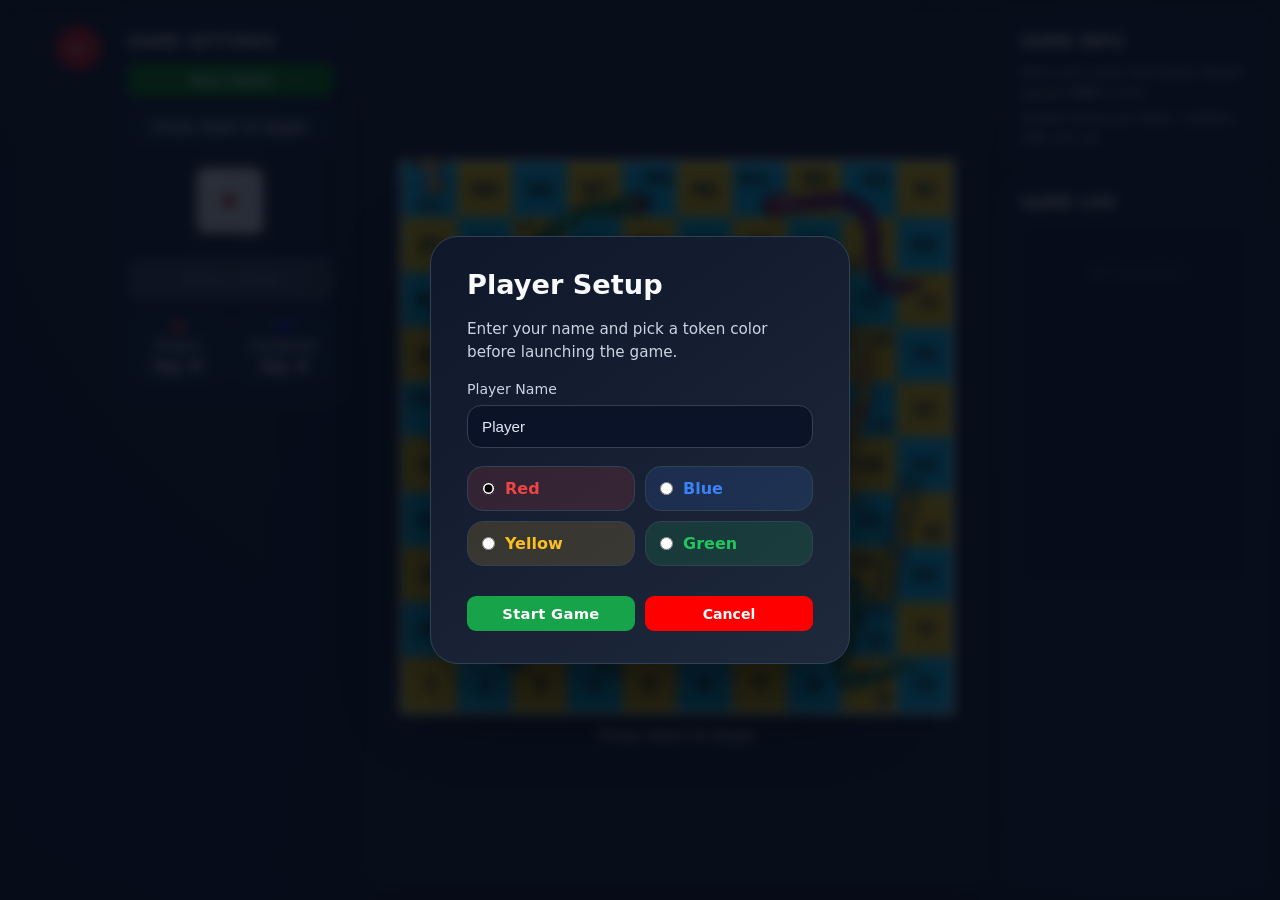
==== snl/index.html @ c0114442 "Add files via upload" ====
<!DOCTYPE html>
<html lang="en">
<head>
  <meta charset="UTF-8">
  <meta name="viewport" content="width=device-width, initial-scale=1.0">
  <title>Snake & Ladders — vs Computer</title>
  <link rel="stylesheet" href="style.css">
</head>
<body>
  <div style="display: inline; margin-top: 10px; margin-left: 50px;">
    <button type="button" onclick="history.back()" class="back">&#8617</button>
  </div>
  
  <!-- Game Over Overlay -->
  <div id="gameOverOverlay" class="gameover-overlay hidden">
    <div class="gameover-card">
      <div id="gameOverIcon" class="gameover-icon">🎲</div>
      <div id="gameOverTitle" class="gameover-title">Game Over</div>
      <div id="gameOverSub" class="gameover-sub"></div>
      <button type="button" id="gameOverNewGame" class="gameover-btn">Play Again</button>
      <button type="button" onclick="history.back()" class="gameover-btn" style="background-color: red">Go Back</button>
    </div>
  </div>

  <div id="playerSetupOverlay" class="gameover-overlay hidden">
    <div class="player-setup-card">
      <h2>Player Setup</h2>
      <p>Enter your name and pick a token color before launching the game.</p>
      <div class="player-setup-field">
        <label>
          Player Name
          <input id="playerNameInput" type="text" value="Player" maxlength="16" placeholder="Player">
        </label>
      </div>
      <div class="player-color-options">
        <label class="color-swatch red">
          <input type="radio" name="playerColorDialog" value="red" checked>
          <span>Red</span>
        </label>
        <label class="color-swatch blue">
          <input type="radio" name="playerColorDialog" value="blue">
          <span>Blue</span>
        </label>
        <label class="color-swatch yellow">
          <input type="radio" name="playerColorDialog" value="yellow">
          <span>Yellow</span>
        </label>
        <label class="color-swatch green">
          <input type="radio" name="playerColorDialog" value="green">
          <span>Green</span>
        </label>
      </div>
      <div class="player-setup-actions">
        <button type="button" id="playerSetupConfirm" class="start-btn">Start Game</button>
        <button type="button" id="playerSetupCancel" class="new-game-btn" onclick="history.back()" style="background-color: red;">Cancel</button>
      </div>
    </div>
  </div>

  <div class="layout">
    <!-- LEFT: Controls -->
    <aside class="sidebar left-panel">
      <div class="sidebar-section">
        <h2>Game Settings</h2>
        <div class="controls">
          <div class="action-row">
            <button type="button" id="newGameButton" class="new-game-btn">New Game</button>
          </div>

          <div class="turn-indicator" id="turnIndicator">Press Start to begin</div>

          <div style="width:100%;display:flex;justify-content:center;">
            <div class="dice-area">
              <img id="diceGraphic" src="asset/0.gif" alt="Dice">
            </div>
          </div>

          <button type="button" id="rollBtn" class="roll-btn" disabled>ROLL DICE</button>

          <div class="scoreboard">
            <div class="score-item">
              <span class="token-dot" id="playerDot" style="background:red;"></span>
            <span id="playerName">Player</span>
              <span id="playerPos">Sq: 0</span>
            </div>
            <div class="score-item">
              <span class="token-dot" id="compDot" style="background:blue;"></span>
              <span>Computer</span>
              <span id="compPos">Sq: 0</span>
            </div>
          </div>
        </div>
      </div>
    </aside>

    <!-- CENTER: Board -->
    <main class="board-main">
      <div class="board-wrapper">
        <div id="board-container">
          <img src="asset/Board1.png" id="board-bg" alt="Snake and Ladders Board">
          <div id="board-grid" class="board-grid"></div>
          <div id="token-layer">
            <div id="player-token" class="game-token hidden" style="background:red;"></div>
            <div id="computer-token" class="game-token hidden" style="background:blue;"></div>
          </div>
        </div>
        <div id="status" class="status">Press Start to begin</div>
      </div>
    </main>

    <!-- RIGHT: Game Log -->
    <aside class="sidebar right-panel">
      <div class="sidebar-section">
        <h2>Game Info</h2>
        <div class="info">
          <p>Roll a <strong>1</strong> to enter the board. Reach square <strong>100</strong> to win!</p>
          <p style="margin-top:6px;">Snakes bring you down. Ladders take you up.</p>
        </div>
      </div>
      <div class="sidebar-section" style="flex:1;">
        <h2>Game Log</h2>
        <div id="moveHistory" class="move-history">
          <div class="move-list-empty">No moves yet</div>
        </div>
      </div>
    </aside>
  </div>

  <script>
    // ── DOM ELEMENTS ───────────────────────────────────────────────────────────
    const statusEl       = document.getElementById('status');
    const turnIndicator  = document.getElementById('turnIndicator');
    const rollBtn        = document.getElementById('rollBtn');
    const newGameButton  = document.getElementById('newGameButton');
    const diceGraphic    = document.getElementById('diceGraphic');
    const boardGrid      = document.getElementById('board-grid');
    const boardBg        = document.getElementById('board-bg');
    const playerTokenEl  = document.getElementById('player-token');
    const computerTokenEl= document.getElementById('computer-token');
    const playerPosEl    = document.getElementById('playerPos');
    const compPosEl      = document.getElementById('compPos');
    const playerDot      = document.getElementById('playerDot');
    const compDot        = document.getElementById('compDot');
    const logContainer   = document.getElementById('moveHistory');
    const gameOverOverlay= document.getElementById('gameOverOverlay');
    const gameOverIcon   = document.getElementById('gameOverIcon');
    const gameOverTitle  = document.getElementById('gameOverTitle');
    const gameOverSub    = document.getElementById('gameOverSub');
    const gameOverNewGame= document.getElementById('gameOverNewGame');
    const playerSetupOverlay = document.getElementById('playerSetupOverlay');
    const playerNameInput = document.getElementById('playerNameInput');
    const playerSetupConfirm = document.getElementById('playerSetupConfirm');
    const playerSetupCancel = document.getElementById('playerSetupCancel');
    const playerNameEl = document.getElementById('playerName');

    // ── BOARD CONFIGURATION ───────────────────────────────────────────────────
    const boardConfigs = [
      {
        name: 'Classic Arena',
        image: 'asset/Board1.png',
        snakes: { 28:10, 37:3, 48:16, 75:32, 94:71, 96:42},
        ladders: { 4:56, 12:50, 14:55, 22:58, 41:79, 54:88}
      },
      {
        name: 'Emerald Arena',
        image: 'asset/Board2.jpeg',
        snakes: { 27:5, 40:2, 43:17, 54:31, 66:45, 89:53, 95:76, 99:41 },
        ladders: { 4:23, 13:46, 33:52, 42:63, 50:69, 62:81, 74:93 }
      },
      {
        name: 'Cyber Arena',
        image: 'asset/Board3.jpeg',
        snakes: { 16:7, 59:17, 63:19, 67:30, 87:24, 93:69, 95:75, 99:77 },
        ladders: { 9:27, 18:37, 25:54, 28:51, 56:64, 68:88, 76:97, 79:100 }
      }
    ];

    // Active configuration references loaded dynamically
    let currentBoard = boardConfigs[0];

    // ── STATE VARIABLES ────────────────────────────────────────────────────────
    let playerPos = 0, compPos = 0;
    let playerUnlocked = false, compUnlocked = false;
    let isPlayerTurn = true;
    let gameStarted  = false;
    let playerName = 'Player';
    let playerColor  = 'red';
    let compColor    = 'blue';

    // ── COMPONENT MOUNT ENGINE ────────────────────────────────────────────────
    window.addEventListener('DOMContentLoaded', () => {
      const urlParams = new URLSearchParams(window.location.search);
      const mapIndex = parseInt(urlParams.get('map') || '0', 10);
      
      // Safety bounds verification
      const targetMap = (mapIndex >= 0 && mapIndex < boardConfigs.length) ? mapIndex : 0;
      currentBoard = boardConfigs[targetMap];
      boardBg.src = currentBoard.image;

      console.log('Loaded configuration metadata for board:', currentBoard.name, 'index:', targetMap);
      initGameBoard();
      openPlayerSetupDialog();
    });

    // ── GAME OVER LOGIC ───────────────────────────────────────────────────────
    function showGameOver(win, name) {
      gameOverIcon.textContent  = win ? '🏆' : '💀';
      gameOverTitle.textContent = win ? `${name} Wins!` : `${name} Wins!`;
      gameOverTitle.className   = `gameover-title ${win ? 'win' : 'lose'}`;
      gameOverSub.textContent   = win ? 'Reached square 100!' : 'Better luck next time.';
      rollBtn.disabled = true;
      gameStarted = false;
      gameOverOverlay.classList.remove('hidden');
    }

    gameOverNewGame.addEventListener('click', () => {
      gameOverOverlay.classList.add('hidden');
      openNewGameDialog();
    });

    playerSetupConfirm.addEventListener('click', beginGame);
    playerSetupCancel.addEventListener('click', closePlayerSetupDialog);

    function openPlayerSetupDialog() {
      playerSetupOverlay.classList.remove('hidden');
      playerNameInput.value = playerName;
      const selectedColor = document.querySelector(`input[name="playerColorDialog"][value="${playerColor}"]`);
      if (selectedColor) selectedColor.checked = true;
    }

    function closePlayerSetupDialog() {
      playerSetupOverlay.classList.add('hidden');
    }

    history.root = () => {
      const origin = window.location.origin || '';
      window.location.href = origin ? `${origin}/` : '/';
    };

    function beginGame() {
      playerName = playerNameInput.value.trim() || 'Player';
      const colorChoice = document.querySelector('input[name="playerColorDialog"]:checked');
      playerColor = colorChoice ? colorChoice.value : 'red';
      const colorMap = { red:'red', blue:'#3b82f6', yellow:'#fbbf24', green:'#22c55e' };
      compColor = playerColor === 'red' ? '#3b82f6' : playerColor === 'blue' ? '#22c55e' : playerColor === 'yellow' ? '#ef4444' : 'red';

      playerNameEl.textContent = playerName;
      playerTokenEl.style.background = colorMap[playerColor] || playerColor;
      computerTokenEl.style.background = compColor;
      playerDot.style.background = colorMap[playerColor] || playerColor;
      compDot.style.background   = compColor;

      gameStarted = true;
      playerSetupOverlay.classList.add('hidden');
      document.querySelectorAll('input[name="playerColorDialog"]').forEach(r => r.disabled = true);

      switchToPlayer();
      addLog(`Game started! ${playerName}, roll a 1 to enter the board.`, 'turn');
    }

    // ── BOARD GRID CONSTRUCTORS ──────────────────────────────────────────────
    function initGameBoard() {
      boardGrid.innerHTML = '';
      for (let row = 9; row >= 0; row--) {
        let cols = [];
        for (let col = 1; col <= 10; col++) cols.push((row * 10) + col);
        if (row % 2 === 1) cols.reverse();
        cols.forEach(num => {
          const cell  = document.createElement('div');
          cell.classList.add('cell');
          cell.id = `cell-${num}`;
          const label = document.createElement('span');
          label.classList.add('cell-helper-number');
          label.innerText = num;
          cell.appendChild(label);
          boardGrid.appendChild(cell);
        });
      }
    }

    // ── TOKEN COORDINATION LAYER ──────────────────────────────────────────────
    function moveTokenToCell(actor, cellNum) {
      const cell  = document.getElementById(`cell-${cellNum}`);
      if (!cell) return;
      const token = actor === 'player' ? playerTokenEl : computerTokenEl;
      token.classList.remove('hidden');
      if (actor === 'player') {
        token.style.left = `${cell.offsetLeft + 10}px`;
        token.style.top  = `${cell.offsetTop  + 10}px`;
      } else {
        token.style.left = `${cell.offsetLeft + 24}px`;
        token.style.top  = `${cell.offsetTop  + 24}px`;
      }
    }

    // ── DICE ANIMATION UTILITIES ──────────────────────────────────────────────
    function simulateDiceRoll(finalValue, callback) {
      rollBtn.disabled = true;
      let iteration = 0;
      const totalSpins = 12;
      const spinInterval = setInterval(() => {
        diceGraphic.src = `asset/${iteration % 6}.gif`;
        iteration++;
        if (iteration >= totalSpins) {
          clearInterval(spinInterval);
          diceGraphic.src = `asset/${finalValue - 1}.gif`;
          callback();
        }
      }, 80);
    }

    // ── ANIMATED SEQUENCE STEPPERS ────────────────────────────────────────────
    function stepMoveAnimated(actor, steps, callback) {
      let count = 0;
      const interval = setInterval(() => {
        if (actor === 'player') { playerPos++; moveTokenToCell('player', playerPos); }
        else                    { compPos++;   moveTokenToCell('computer', compPos); }
        count++;
        if (count >= steps) {
          clearInterval(interval);
          setTimeout(() => {
            checkTrapsAndLadders(actor);
            updatePositionDisplay();
            callback();
          }, 400);
        }
      }, 300);
    }

    // ── BOARD CONTEXT MAPPING FILTERS ─────────────────────────────────────────
    function checkTrapsAndLadders(actor) {
      let pos = actor === 'player' ? playerPos : compPos;
      const orig = pos;
      if (currentBoard.snakes[pos]) {
        const dest = currentBoard.snakes[pos];
        addLog(`🐍 ${actor === 'player' ? 'You were' : 'Computer was'} bitten! ${orig} → ${dest}`, 'snake');
        pos = dest;
      } else if (currentBoard.ladders[pos]) {
        const dest = currentBoard.ladders[pos];
        addLog(`🪜 ${actor === 'player' ? 'You climbed' : 'Computer climbed'} a ladder! ${orig} → ${dest}`, 'ladder');
        pos = dest;
      }
      if (actor === 'player') playerPos = pos;
      else compPos = pos;
      moveTokenToCell(actor, pos);
    }

    function checkWin(pos, name, isPlayer) {
      if (pos === 100) {
        addLog(`🏆 ${name} wins the game!`, 'win');
        statusEl.textContent = `${name} wins!`;
        showGameOver(isPlayer, name);
        return true;
      }
      return false;
    }

    // ── ENGINE TURN CONTROLLERS ───────────────────────────────────────────────
    function processTurn(actor, roll) {
      if (actor === 'player') {
        addLog(`You rolled a ${roll}.`, 'turn');
        if (!playerUnlocked) {
          if (roll === 1) {
            playerUnlocked = true;
            playerPos = 1;
            moveTokenToCell('player', 1);
            addLog('You entered the board at square 1!', 'ladder');
            updatePositionDisplay();
            if (checkWin(playerPos, 'You', true)) return;
            switchToComputer();
          } else {
            addLog('Need a 1 to enter the board.', 'turn');
            switchToComputer();
          }
        } else {
          if (playerPos + roll <= 100) {
            stepMoveAnimated('player', roll, () => {
              updatePositionDisplay();
              if (checkWin(playerPos, 'You', true)) return;
              switchToComputer();
            });
          } else {
            addLog('Needs exact roll to reach 100!', 'turn');
            statusEl.textContent = 'Needs exact roll to reach 100!';
            switchToComputer();
          }
        }
      } else {
        addLog(`Computer rolled a ${roll}.`, 'turn');
        if (!compUnlocked) {
          if (roll === 1) {
            compUnlocked = true;
            compPos = 1;
            moveTokenToCell('computer', 1);
            addLog('Computer entered the board!', 'ladder');
            updatePositionDisplay();
            if (checkWin(compPos, 'Computer', false)) return;
            switchToPlayer();
          } else {
            addLog('Computer needs a 1 to enter.', 'turn');
            switchToPlayer();
          }
        } else {
          if (compPos + roll <= 100) {
            stepMoveAnimated('computer', roll, () => {
              updatePositionDisplay();
              if (checkWin(compPos, 'Computer', false)) return;
              switchToPlayer();
            });
          } else {
            addLog('Computer needs exact roll.', 'turn');
            switchToPlayer();
          }
        }
      }
    }

    function switchToComputer() {
      isPlayerTurn = false;
      rollBtn.disabled = true;
      turnIndicator.textContent = "Computer's turn...";
      turnIndicator.className = 'turn-indicator active-comp';
      statusEl.textContent = 'Computer is thinking...';
      setTimeout(executeComputerTurn, 1000);
    }

    function switchToPlayer() {
      isPlayerTurn = true;
      rollBtn.disabled = false;
      turnIndicator.textContent = 'Your turn — Roll the dice!';
      turnIndicator.className = 'turn-indicator active-player';
      statusEl.textContent = 'Your turn!';
    }

    function executeComputerTurn() {
      if (!gameStarted) return;
      const roll = Math.floor(Math.random() * 6) + 1;
      simulateDiceRoll(roll, () => processTurn('computer', roll));
    }

    // ── GAME TERMINAL HISTORY METRICS ──────────────────────────────────────────
    function addLog(msg, type = '') {
      const empty = logContainer.querySelector('.move-list-empty');
      if (empty) empty.remove();
      const entry = document.createElement('div');
      entry.classList.add('log-entry');
      if (type) entry.classList.add(type);
      entry.textContent = msg;
      logContainer.appendChild(entry);
      logContainer.scrollTop = logContainer.scrollHeight;
    }

    function updatePositionDisplay() {
      playerPosEl.textContent = `Sq: ${playerPos}`;
      compPosEl.textContent   = `Sq: ${compPos}`;
    }

    // ── INITIALIZATION PROTOCOLS ──────────────────────────────────────────────
    function resetGame() {
      gameStarted = false;
      playerPos = 0; compPos = 0;
      playerUnlocked = false; compUnlocked = false;
      isPlayerTurn = true;

      playerTokenEl.classList.add('hidden');
      computerTokenEl.classList.add('hidden');
      diceGraphic.src = 'asset/0.gif';
      rollBtn.disabled = true;
      playerSetupOverlay.classList.add('hidden');
      document.querySelectorAll('input[name="playerColorDialog"]').forEach(r => r.disabled = false);
      playerNameEl.textContent = 'Player';

      logContainer.innerHTML = '<div class="move-list-empty">No moves yet</div>';
      updatePositionDisplay();
      statusEl.textContent = 'Press Start to begin';
      turnIndicator.textContent = 'Press Start to begin';
      turnIndicator.className = 'turn-indicator';

      initGameBoard();
    }

    function startGame() {
      openPlayerSetupDialog();
    }

    function openNewGameDialog() {
      gameOverOverlay.classList.add('hidden');
      resetGame();
      openPlayerSetupDialog();
    }

    // ── INTERACTION EVENTS ────────────────────────────────────────────────────
    rollBtn.addEventListener('click', () => {
      if (!isPlayerTurn || !gameStarted) return;
      const roll = Math.floor(Math.random() * 6) + 1;
      simulateDiceRoll(roll, () => processTurn('player', roll));
    });

    newGameButton.addEventListener('click', openNewGameDialog);
  </script>
</body>
</html>
---- snl/style.css ----
/* ── Chess-themed Snake & Ladders Style ── */
:root {
  --light: #f1cd94;
  --dark: #ec9d43ca;
  --accent: #e2e8f0;
  --background: #0f172a;
  --card-bg: #111827;
  --border: #334155;
  --cyan: #00e5ff;
  --amber: #d97706;
  --violet: #8b5cf6;
  --green: #16a34a;
  --text: #f8fafc;
  --desc: #94a3b8;
}

* { box-sizing: border-box; margin: 0; padding: 0; }

html, body {
  width: 100%;
  height: 100%;
}

body {
  font-family: Inter, system-ui, -apple-system, BlinkMacSystemFont, "Segoe UI", sans-serif;
  color: var(--accent);
  background: radial-gradient(circle at top, #111827 0%, #0b1120 100%);
  min-height: 100vh;
  display: flex;
  justify-content: center;
  align-items: stretch;
  padding: 16px;
  overflow: hidden;
}

.hidden { display: none !important; }

/* ── Three-column layout ── */
.layout {
  display: grid;
  grid-template-columns: 240px 1fr 260px;
  grid-template-areas: "left center right";
  align-items: start;
  gap: 14px;
  width: 100%;
  max-width: 1200px;
  height: calc(100vh - 32px);
}

.left-panel  { grid-area: left; }
.board-main  { grid-area: center; }
.right-panel { grid-area: right; }

/* ── Sidebars ── */
.sidebar {
  display: flex;
  flex-direction: column;
  gap: 12px;
  height: 100%;
}

.sidebar-section {
  width: 100%;
  background: #0f172a;
  border: 1px solid var(--border);
  border-radius: 18px;
  padding: 16px;
  display: flex;
  flex-direction: column;
}

.sidebar-section h2 {
  margin: 0 0 12px;
  font-size: 0.95rem;
  color: var(--text);
  text-transform: uppercase;
  font-weight: 700;
  letter-spacing: 0.05em;
}

/* ── Center board panel ── */
main.board-main {
  width: 100%;
  height: 100%;
  background: var(--card-bg);
  border-radius: 20px;
  padding: 16px;
  box-shadow: 0 24px 80px rgba(0,0,0,0.45);
  display: flex;
  flex-direction: column;
  align-items: center;
  justify-content: center;
}

.board-wrapper {
  display: flex;
  flex-direction: column;
  align-items: center;
  gap: 10px;
  width: 100%;
}

/* ── Board container ── */
#board-container {
  position: relative;
  width: 560px;
  height: 560px;
  border: 3px solid #4b4b4b;
  border-radius: 4px;
  overflow: hidden;
  box-shadow: 0 8px 32px rgba(0,0,0,0.5);
}

#board-bg {
  width:610px;
  height:610px;
  position: absolute;
  top: -28px; left: -28px;
  z-index: 0;
  display: block;
}

.board-grid {
  width: 100%;
  height: 100%;
  position: absolute;
  top: 0; left: 0;
  z-index: 2;
  display: grid;
  grid-template-columns: repeat(10, 1fr);
  grid-template-rows: repeat(10, 1fr);
}

.cell {
  position: relative;
  width: 100%;
  height: 100%;
  display: flex;
  justify-content: center;
  align-items: center;
}

.cell-helper-number {
  font-size: 9px;
  color: rgba(255, 255, 255, 0.0);
  background: rgba(0, 0, 0, 0.0);
  padding: 1px 3px;
  border-radius: 3px;
  pointer-events: none;
  font-weight: bold;
}

#token-layer {
  position: absolute;
  top: 0; left: 0;
  width: 100%;
  height: 100%;
  z-index: 3;
  pointer-events: none;
}

.game-token {
  width: 22px;
  height: 22px;
  border-radius: 50%;
  border: 2px solid white;
  box-shadow: 0 4px 10px rgba(0,0,0,0.7);
  position: absolute;
  transition: left 0.4s ease-in-out, top 0.4s ease-in-out;
}

/* Status bar below board */
.status {
  font-weight: 600;
  font-size: 0.86rem;
  color: var(--accent);
  text-align: center;
}

/* ── Controls ── */
.controls {
  display: flex;
  flex-direction: column;
  gap: 11px;
  align-items: flex-start;
  width: 100%;
}

.control-group {
  display: flex;
  flex-direction: column;
  gap: 5px;
  width: 100%;
}

.control-group > span {
  font-size: 0.8rem;
  color: var(--desc);
  font-weight: 600;
  letter-spacing: 0.03em;
}

/* ── Buttons ── */
button {
  padding: 9px 14px;
  border: none;
  border-radius: 9px;
  background: #2563eb;
  color: white;
  cursor: pointer;
  font-size: 0.88rem;
  width: 100%;
  transition: background 0.15s;
  font-family: inherit;
}
button:hover { background: #1d4ed8; }

.start-btn {
  background: var(--green);
  font-weight: 700;
  font-size: 0.92rem;
  letter-spacing: 0.02em;
}
.start-btn:hover { background: #15803d; }

.new-game-btn { background: green; font-weight: 700;}
.new-game-btn:hover { background: darkgreen; font-weight: 750;}

.action-row { display: flex; gap: 8px; width: 100%; }
.action-row button { flex: 1; }

.roll-btn {
  background: var(--amber);
  font-weight: 700;
  font-size: 1rem;
  letter-spacing: 0.04em;
  color: #0f172a;
  width: 100%;
  border-radius: 12px;
  padding: 12px;
}
.roll-btn:hover:not(:disabled) { background: #b45309; color: white; }
.roll-btn:disabled {
  background: #374151;
  color: #64748b;
  cursor: not-allowed;
}

/* ── Dice ── */
.dice-area {
  width: 90px;
  height: 90px;
  background: #0f172a;
  border: 2px solid var(--border);
  border-radius: 14px;
  display: flex;
  justify-content: center;
  align-items: center;
  box-shadow: inset 0 2px 8px rgba(0,0,0,0.5);
  margin: 0 auto;
}
.dice-area img { width: 70px; height: 70px; }

/* ── Scoreboard ── */
.scoreboard {
  display: grid;
  grid-template-columns: 1fr 1fr;
  gap: 7px;
  width: 100%;
}

.score-item {
  display: flex;
  flex-direction: column;
  align-items: center;
  gap: 3px;
  padding: 8px;
  background: #15233b;
  border: 1px solid var(--border);
  border-radius: 10px;
  font-size: 0.78rem;
  font-weight: 700;
}

.score-item .token-dot {
  width: 12px;
  height: 12px;
  border-radius: 50%;
  border: 1px solid rgba(255,255,255,0.4);
  display: inline-block;
  margin-bottom: 2px;
}

.score-item span:last-child {
  color: var(--text);
  font-size: 1.05rem;
}

/* ── Turn indicator ── */
.turn-indicator {
  width: 100%;
  padding: 10px;
  border-radius: 10px;
  background: #15233b;
  border: 1px solid var(--border);
  font-size: 0.85rem;
  font-weight: 700;
  text-align: center;
  color: var(--accent);
}

.turn-indicator.active-player { border-color: #60a5fa; box-shadow: inset 0 0 0 1px rgba(96,165,250,0.25); }
.turn-indicator.active-comp   { border-color: #f87171; box-shadow: inset 0 0 0 1px rgba(248,113,113,0.2); }

/* ── Info / log ── */
.info {
  color: #cbd5e1;
  font-size: 0.82rem;
  line-height: 1.5;
}

.move-history {
  flex-grow: 1;
  min-height: 180px;
  max-height: 360px;
  overflow-y: auto;
  border: 1px solid #1e293b;
  background-color: #0b1329;
  border-radius: 10px;
  padding: 10px;
  display: flex;
  flex-direction: column;
  gap: 4px;
}

.log-entry {
  font-size: 0.8rem;
  color: #cbd5e1;
  padding: 3px 0;
  border-bottom: 1px solid #1e293b;
  line-height: 1.4;
}

.log-entry:last-child { border-bottom: none; }
.log-entry.snake  { color: #f87171; }
.log-entry.ladder { color: #4ade80; }
.log-entry.turn   { color: #94a3b8; font-style: italic; }
.log-entry.win    { color: #fbbf24; font-weight: 700; }

.move-list-empty {
  color: #64748b;
  font-size: 0.82rem;
  font-style: italic;
  text-align: center;
  padding-top: 30px;
}

.move-history::-webkit-scrollbar { width: 6px; }
.move-history::-webkit-scrollbar-track { background: transparent; }
.move-history::-webkit-scrollbar-thumb { background: #334155; border-radius: 3px; }
.move-history::-webkit-scrollbar-thumb:hover { background: #475569; }

/* ── Game Over Overlay ── */
.gameover-overlay {
  position: fixed;
  inset: 0;
  z-index: 999;
  display: flex;
  align-items: center;
  justify-content: center;
  background: rgba(7,12,24,0.85);
  backdrop-filter: blur(6px);
  animation: fadeInOverlay 0.35s ease;
}

@keyframes fadeInOverlay {
  from { opacity: 0; }
  to   { opacity: 1; }
}

.gameover-card {
  background: linear-gradient(145deg, #0f172a, #1e293b);
  border: 1px solid var(--border);
  border-radius: 28px;
  padding: 48px 56px;
  text-align: center;
  box-shadow: 0 40px 120px rgba(0,0,0,0.7), 0 0 0 1px rgba(255,255,255,0.05);
  display: flex;
  flex-direction: column;
  align-items: center;
  gap: 16px;
  animation: popIn 0.4s cubic-bezier(0.34, 1.56, 0.64, 1);
  max-width: 420px;
  width: 90%;
}

.player-setup-card {
  background: linear-gradient(145deg, #0f172a, #1e293b);
  border: 1px solid var(--border);
  border-radius: 28px;
  padding: 32px 36px;
  display: flex;
  flex-direction: column;
  gap: 18px;
  width: min(420px, 95%);
  box-shadow: 0 30px 80px rgba(0,0,0,0.5);
}

.player-setup-card h2 {
  margin: 0;
  font-size: 1.7rem;
  color: var(--text);
}

.player-setup-card p {
  color: #cbd5e1;
  font-size: 0.95rem;
  line-height: 1.5;
}

.player-setup-field label {
  display: flex;
  flex-direction: column;
  gap: 8px;
  color: #cbd5e1;
  font-size: 0.88rem;
}

.player-setup-field input {
  width: 100%;
  padding: 12px 14px;
  border-radius: 14px;
  border: 1px solid #334155;
  background: #0b1329;
  color: #e2e8f0;
  font-size: 0.95rem;
}

.player-setup-field input:focus {
  outline: none;
  border-color: #60a5fa;
  box-shadow: 0 0 0 3px rgba(96,165,250,0.12);
}

.player-color-options {
  display: grid;
  grid-template-columns: repeat(2, minmax(0, 1fr));
  gap: 10px;
}

.player-setup-actions {
  display: flex;
  gap: 10px;
  justify-content: space-between;
  margin-top: 12px;
}

.player-setup-actions button {
  flex: 1;
}

.color-swatch {
  display: flex;
  align-items: center;
  gap: 10px;
  padding: 12px 14px;
  border: 1px solid var(--border);
  border-radius: 16px;
  cursor: pointer;
  transition: transform 0.15s ease, border-color 0.15s ease;
  font-weight: 700;
}

.color-swatch:hover {
  transform: translateY(-1px);
  border-color: rgba(96,165,250,0.4);
}

.color-swatch input {
  accent-color: currentColor;
}

.color-swatch.red { color: #ef4444; background: rgba(239,68,68,0.14); }
.color-swatch.blue { color: #3b82f6; background: rgba(59,130,246,0.14); }
.color-swatch.yellow { color: #fbbf24; background: rgba(251,191,36,0.14); }
.color-swatch.green { color: #22c55e; background: rgba(34,197,94,0.14); }

@keyframes popIn {
  from { transform: scale(0.7); opacity: 0; }
  to   { transform: scale(1);   opacity: 1; }
}

.gameover-icon {
  font-size: 5rem;
  line-height: 1;
  animation: floatIcon 2.5s ease-in-out infinite;
}

@keyframes floatIcon {
  0%, 100% { transform: translateY(0); }
  50%       { transform: translateY(-8px); }
}

.gameover-title {
  font-size: 2.4rem;
  font-weight: 800;
  letter-spacing: -0.03em;
  color: var(--text);
}
.gameover-title.win  { color: #4ade80; text-shadow: 0 0 30px rgba(74,222,128,0.4); }
.gameover-title.lose { color: #f87171; text-shadow: 0 0 30px rgba(248,113,113,0.4); }
.gameover-title.draw { color: #fbbf24; text-shadow: 0 0 30px rgba(251,191,36,0.4); }

.gameover-sub {
  font-size: 1rem;
  color: var(--desc);
  font-weight: 500;
}

.gameover-btn {
  margin-top: 10px;
  padding: 14px 40px;
  font-size: 1rem;
  font-weight: 700;
  border-radius: 14px;
  background: #2563eb;
  color: white;
  border: none;
  cursor: pointer;
  width: auto;
  transition: background 0.15s, transform 0.1s;
}
.gameover-btn:hover { background: #1d4ed8; transform: scale(1.04); }

/* ── Responsive ── */
@media (max-width: 900px) {
  body { overflow: auto; padding: 10px; align-items: flex-start; }
  .layout {
    display: flex;
    flex-direction: column;
    height: auto;
    gap: 12px;
    max-width: 100%;
  }
  .sidebar, .left-panel, .right-panel, main.board-main { width: 100%; }
  #board-container { width: 100%; max-width: 560px; height: 0; padding-bottom: 100%; }
  #board-container > * { position: absolute; }
}

.back{
  border: red; 
  margin-left: -10px;
  margin-right: 10px; 
  font-size:20px; 
  padding:10px 14px; 
  background-color: rgb(224, 17, 17); 
  border-radius: 100%;
}
.back:hover { transform: translateY(-4px); border-color: var(--cyan); box-shadow: 0 0px 20px rgba(237, 125, 125, 0.5); }
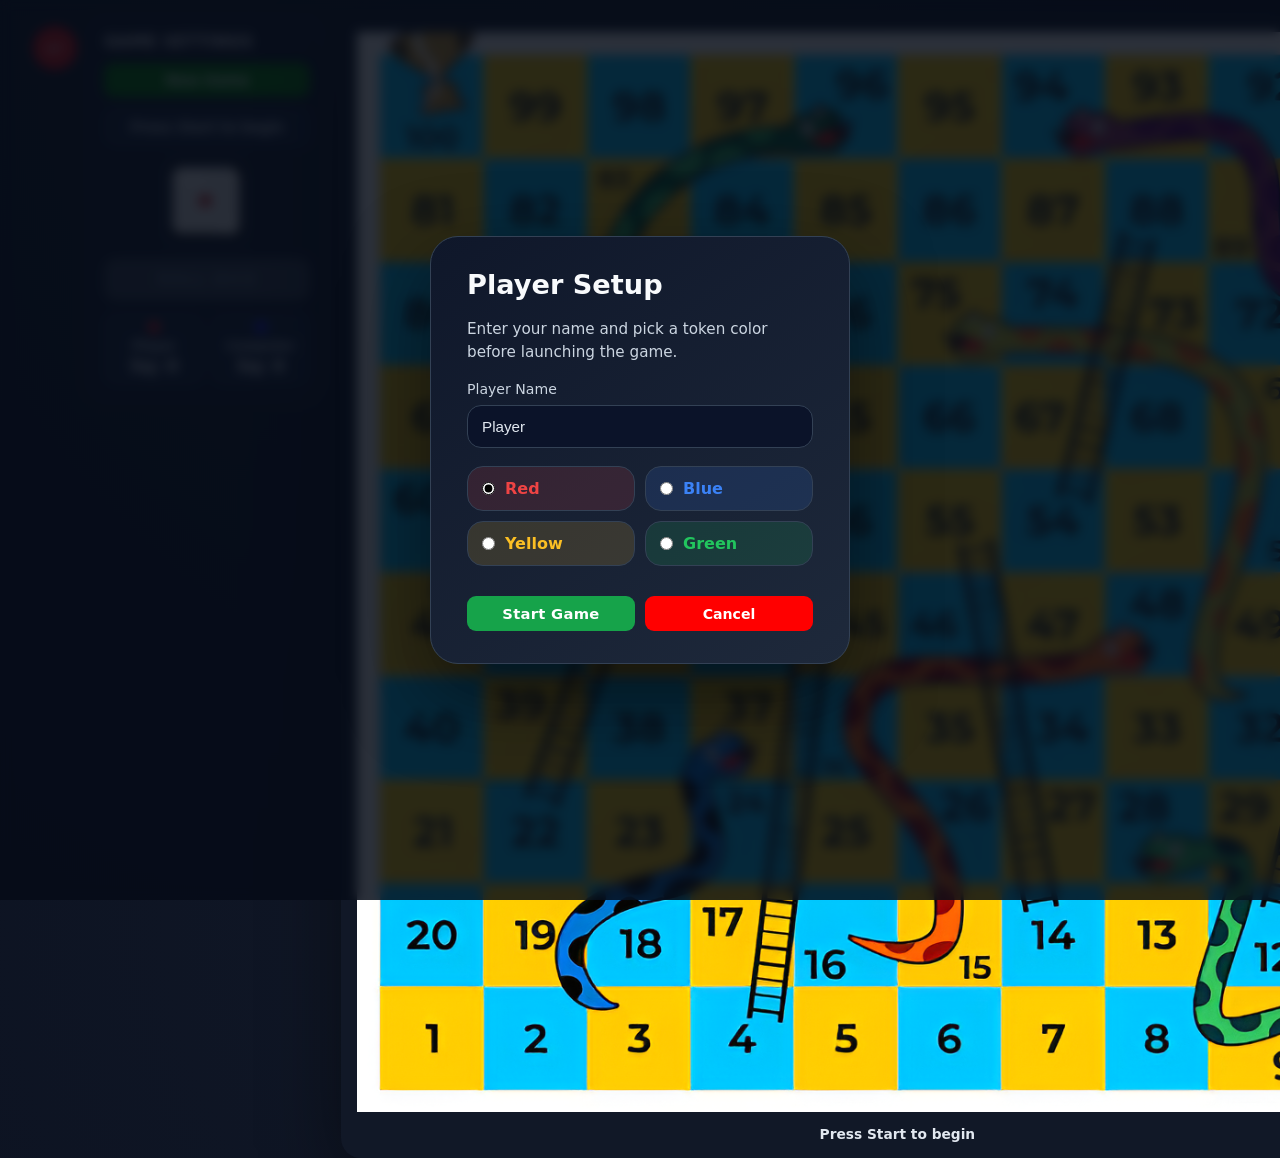
==== commit a88a2c3e: "Update index.html" ====
--- a/snl/index.html
+++ b/snl/index.html
@@ -285,11 +285,11 @@
       const token = actor === 'player' ? playerTokenEl : computerTokenEl;
       token.classList.remove('hidden');
       if (actor === 'player') {
-        token.style.left = `${cell.offsetLeft + 10}px`;
-        token.style.top  = `${cell.offsetTop  + 10}px`;
+        token.style.left = `${cell.offsetLeft + 20}px`;
+        token.style.top  = `${cell.offsetTop  + 20}px`;
       } else {
-        token.style.left = `${cell.offsetLeft + 24}px`;
-        token.style.top  = `${cell.offsetTop  + 24}px`;
+        token.style.left = `${cell.offsetLeft + 50}px`;
+        token.style.top  = `${cell.offsetTop  + 50}px`;
       }
     }
 
@@ -499,4 +499,4 @@
     newGameButton.addEventListener('click', openNewGameDialog);
   </script>
 </body>
-</html>+</html>
--- a/snl/style.css
+++ b/snl/style.css
@@ -101,31 +101,31 @@
 }
 
 /* ── Board container ── */
-#board-container {
+.board-container {
   position: relative;
-  width: 560px;
-  height: 560px;
+  width: 700px;
+  height: 700px;
   border: 3px solid #4b4b4b;
   border-radius: 4px;
   overflow: hidden;
   box-shadow: 0 8px 32px rgba(0,0,0,0.5);
 }
 
-#board-bg {
-  width:610px;
-  height:610px;
-  position: absolute;
-  top: -28px; left: -28px;
+.board-bg {
+  width:100%;
+  height:100%;
+  position: center;
+  top: 0; left: 0;
   z-index: 0;
   display: block;
 }
 
 .board-grid {
-  width: 100%;
-  height: 100%;
+  width:670px;
+  height:670px;
   position: absolute;
-  top: 0; left: 0;
-  z-index: 2;
+  top: 15px; left: 15px;
+  z-index: 0;
   display: grid;
   grid-template-columns: repeat(10, 1fr);
   grid-template-rows: repeat(10, 1fr);
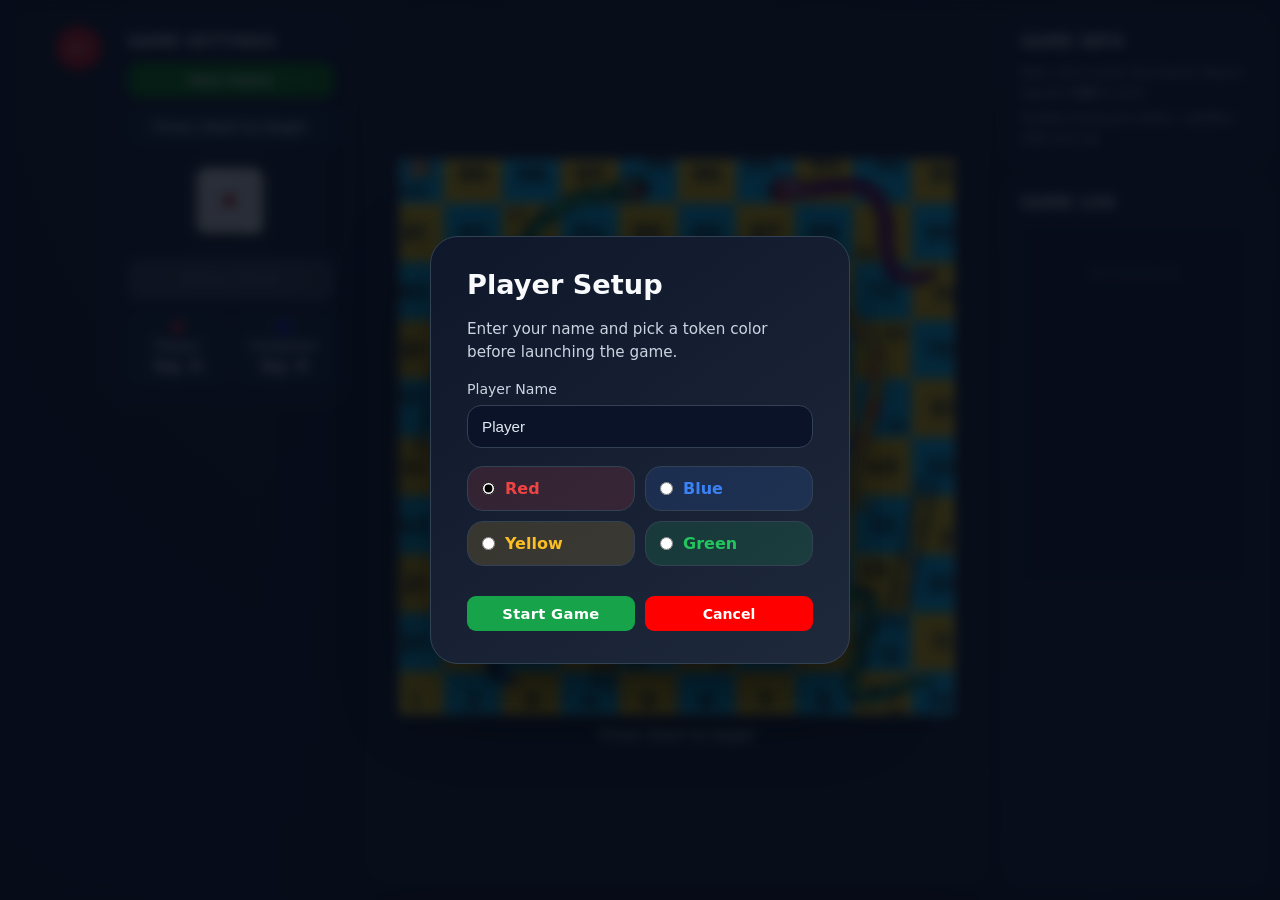
==== commit 3a8d1da3: "Add files via upload" ====
--- a/snl/index.html
+++ b/snl/index.html
@@ -285,11 +285,11 @@
       const token = actor === 'player' ? playerTokenEl : computerTokenEl;
       token.classList.remove('hidden');
       if (actor === 'player') {
-        token.style.left = `${cell.offsetLeft + 20}px`;
-        token.style.top  = `${cell.offsetTop  + 20}px`;
+        token.style.left = `${cell.offsetLeft + 10}px`;
+        token.style.top  = `${cell.offsetTop  + 10}px`;
       } else {
-        token.style.left = `${cell.offsetLeft + 50}px`;
-        token.style.top  = `${cell.offsetTop  + 50}px`;
+        token.style.left = `${cell.offsetLeft + 24}px`;
+        token.style.top  = `${cell.offsetTop  + 24}px`;
       }
     }
 
@@ -499,4 +499,4 @@
     newGameButton.addEventListener('click', openNewGameDialog);
   </script>
 </body>
-</html>
+</html>
--- a/snl/style.css
+++ b/snl/style.css
@@ -101,31 +101,31 @@
 }
 
 /* ── Board container ── */
-.board-container {
+#board-container {
   position: relative;
-  width: 700px;
-  height: 700px;
+  width: 560px;
+  height: 560px;
   border: 3px solid #4b4b4b;
   border-radius: 4px;
   overflow: hidden;
   box-shadow: 0 8px 32px rgba(0,0,0,0.5);
 }
 
-.board-bg {
-  width:100%;
-  height:100%;
-  position: center;
-  top: 0; left: 0;
+#board-bg {
+  width:610px;
+  height:610px;
+  position: absolute;
+  top: -28px; left: -28px;
   z-index: 0;
   display: block;
 }
 
 .board-grid {
-  width:670px;
-  height:670px;
+  width: 100%;
+  height: 100%;
   position: absolute;
-  top: 15px; left: 15px;
-  z-index: 0;
+  top: 0; left: 0;
+  z-index: 2;
   display: grid;
   grid-template-columns: repeat(10, 1fr);
   grid-template-rows: repeat(10, 1fr);
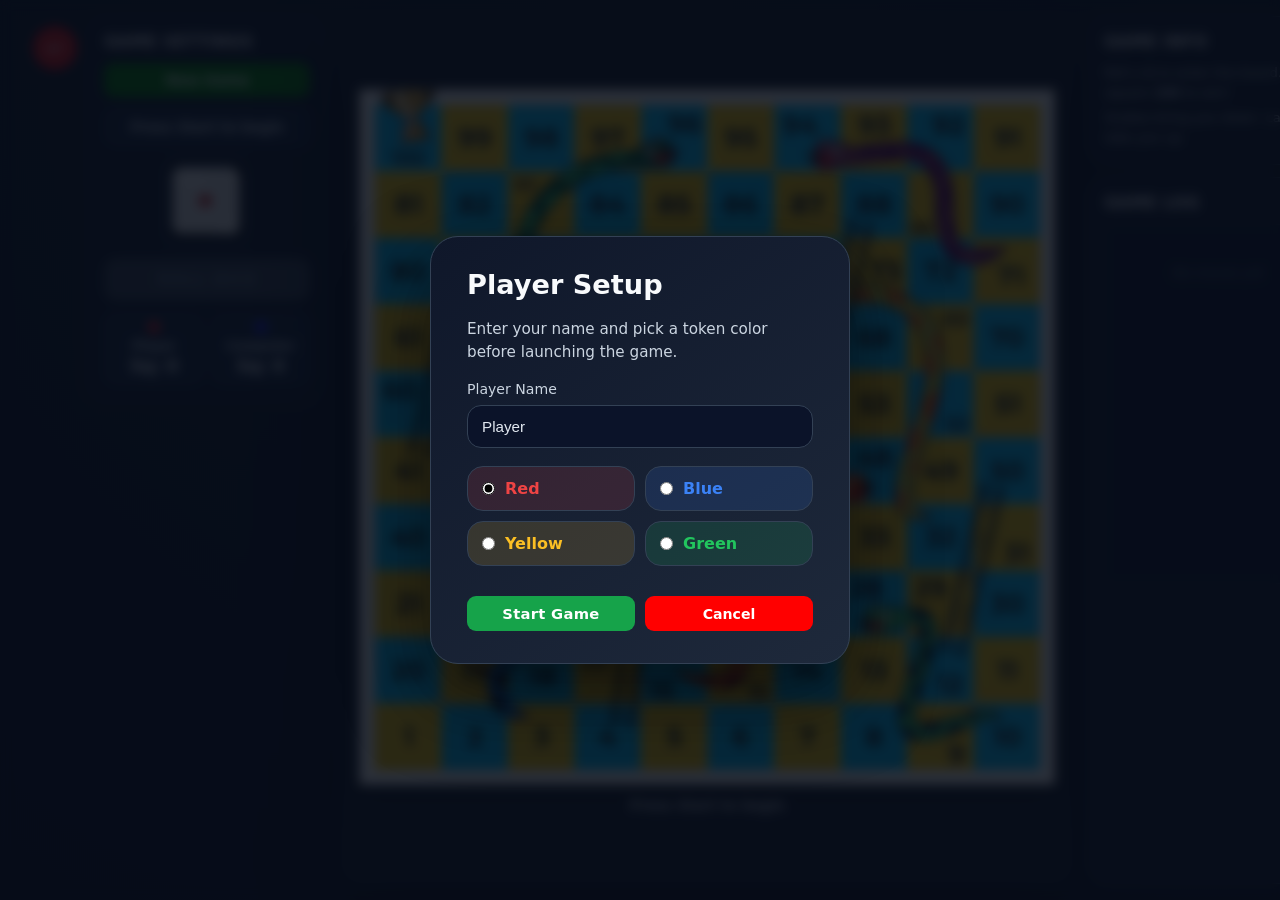
==== commit 84be0d8e: "Update index.html" ====
--- a/snl/index.html
+++ b/snl/index.html
@@ -96,8 +96,8 @@
     <!-- CENTER: Board -->
     <main class="board-main">
       <div class="board-wrapper">
-        <div id="board-container">
-          <img src="asset/Board1.png" id="board-bg" alt="Snake and Ladders Board">
+        <div id="board-container" class="board-container">
+          <img src="asset/Board1.png" id="board-bg" class="board-bg" alt="Snake and Ladders Board">
           <div id="board-grid" class="board-grid"></div>
           <div id="token-layer">
             <div id="player-token" class="game-token hidden" style="background:red;"></div>
@@ -499,4 +499,4 @@
     newGameButton.addEventListener('click', openNewGameDialog);
   </script>
 </body>
-</html>+</html>
--- a/snl/style.css
+++ b/snl/style.css
@@ -101,30 +101,30 @@
 }
 
 /* ── Board container ── */
-#board-container {
+.board-container {
   position: relative;
-  width: 560px;
-  height: 560px;
+  width: 700px;
+  height: 700px;
   border: 3px solid #4b4b4b;
   border-radius: 4px;
   overflow: hidden;
   box-shadow: 0 8px 32px rgba(0,0,0,0.5);
 }
 
-#board-bg {
-  width:610px;
-  height:610px;
+.board-bg {
+  width:100%;
+  height:100%;
   position: absolute;
-  top: -28px; left: -28px;
+  top: 0; left: 0;
   z-index: 0;
   display: block;
 }
 
 .board-grid {
-  width: 100%;
-  height: 100%;
+  width: 670px;
+  height: 670px;
   position: absolute;
-  top: 0; left: 0;
+  top: 15px; left: 15px;
   z-index: 2;
   display: grid;
   grid-template-columns: repeat(10, 1fr);
